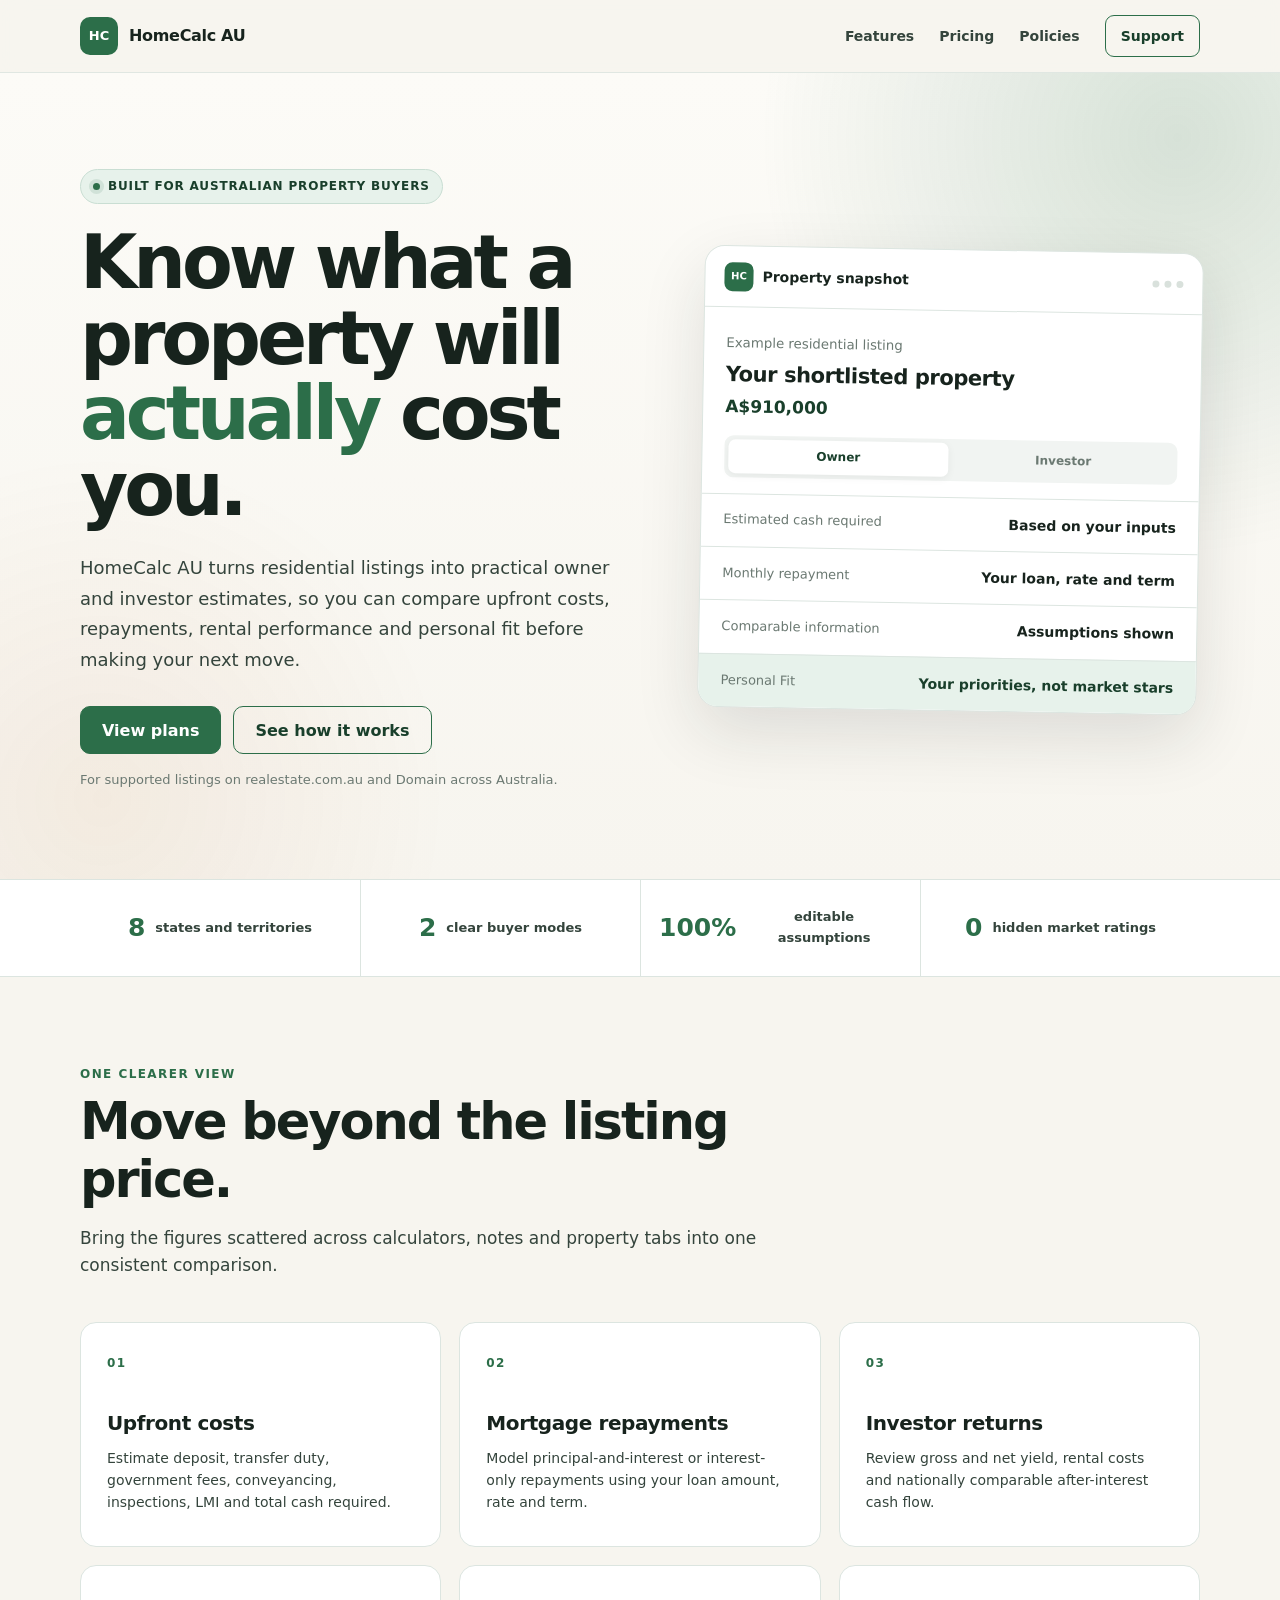
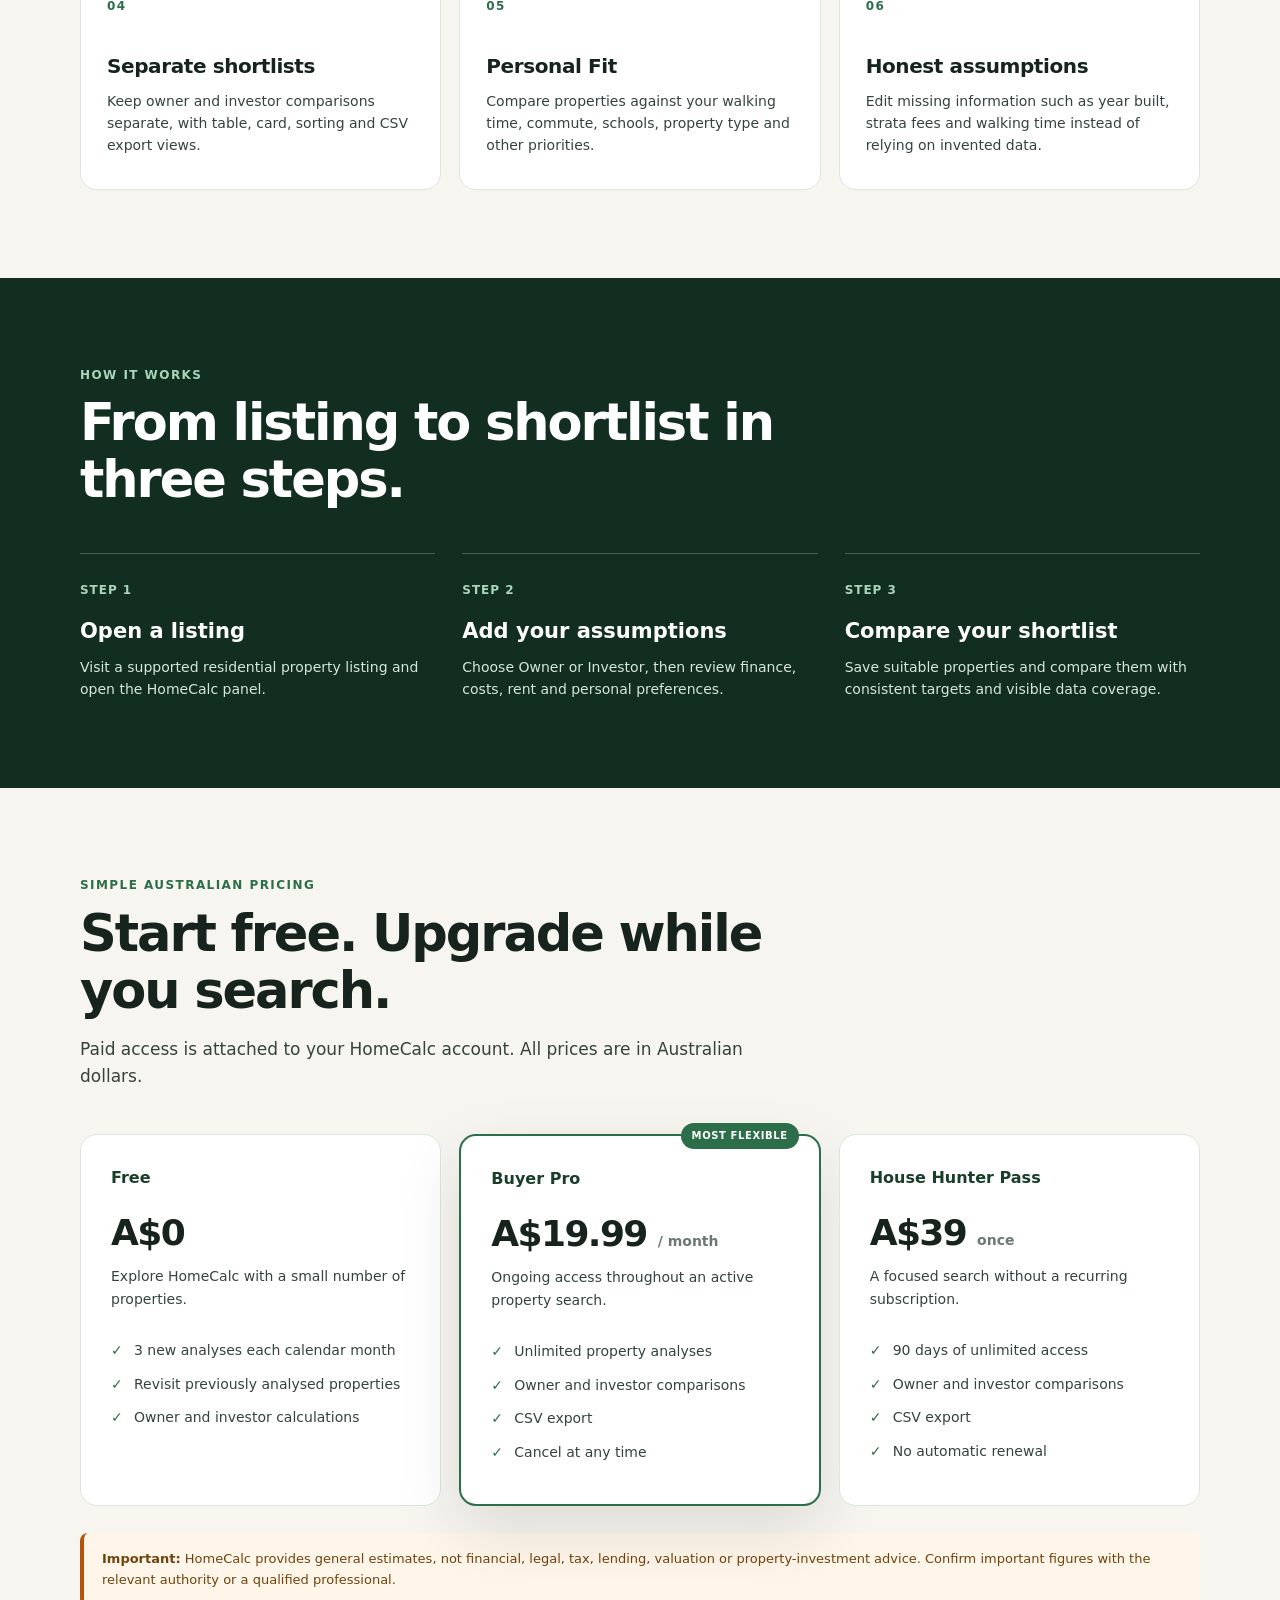
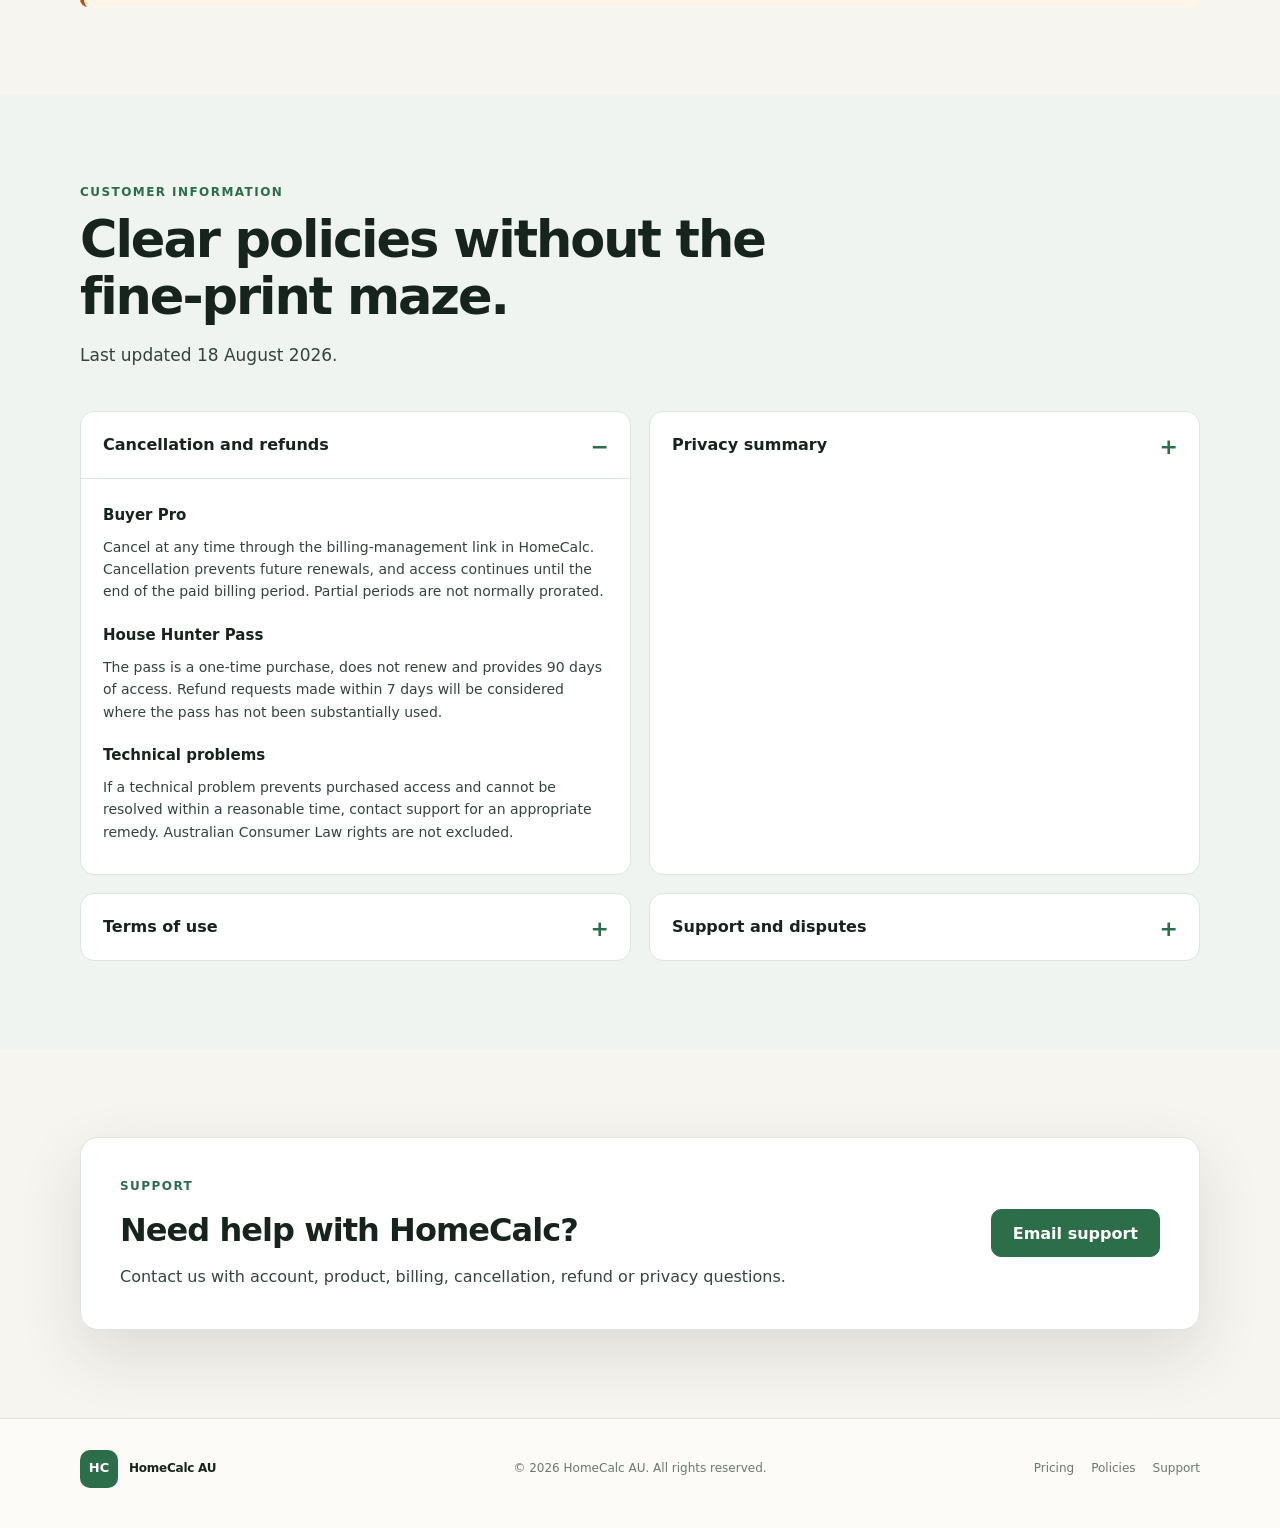
==== index.html @ c2f80231 "Add files via upload" ====
<!doctype html>
<html lang="en-AU">
<head>
  <meta charset="utf-8">
  <meta name="viewport" content="width=device-width, initial-scale=1">
  <meta name="description" content="HomeCalc AU helps Australian property buyers compare the real costs, repayments, rental returns and personal fit of residential properties.">
  <meta name="theme-color" content="#2c6e49">
  <title>HomeCalc AU | Property costs made clearer</title>
  <link rel="stylesheet" href="styles.css">
</head>
<body>
  <header class="topbar">
    <div class="shell nav">
      <a class="brand" href="#top" aria-label="HomeCalc AU home">
        <span class="brand-mark">HC</span>
        <span>HomeCalc AU</span>
      </a>
      <nav class="nav-links" aria-label="Main navigation">
        <a href="#features">Features</a>
        <a href="#pricing">Pricing</a>
        <a href="#policies">Policies</a>
        <a class="nav-cta" href="#support">Support</a>
      </nav>
    </div>
  </header>

  <main id="top">
    <section class="hero">
      <div class="shell hero-grid">
        <div class="hero-copy">
          <p class="pill"><span></span> Built for Australian property buyers</p>
          <h1>Know what a property will <em>actually</em> cost you.</h1>
          <p class="hero-lead">HomeCalc AU turns residential listings into practical owner and investor estimates, so you can compare upfront costs, repayments, rental performance and personal fit before making your next move.</p>
          <div class="hero-actions">
            <a class="button primary" href="#pricing">View plans</a>
            <a class="button secondary" href="#how">See how it works</a>
          </div>
          <p class="quiet">For supported listings on realestate.com.au and Domain across Australia.</p>
        </div>

        <div class="app-window" aria-label="Illustrative HomeCalc property analysis">
          <div class="window-bar">
            <div class="mini-brand"><span>HC</span> Property snapshot</div>
            <div class="window-dots"><i></i><i></i><i></i></div>
          </div>
          <div class="listing">
            <small>Example residential listing</small>
            <h2>Your shortlisted property</h2>
            <strong>A$910,000</strong>
          </div>
          <div class="mode-tabs"><span class="active">Owner</span><span>Investor</span></div>
          <div class="metric"><span>Estimated cash required</span><b>Based on your inputs</b></div>
          <div class="metric"><span>Monthly repayment</span><b>Your loan, rate and term</b></div>
          <div class="metric"><span>Comparable information</span><b>Assumptions shown</b></div>
          <div class="metric result"><span>Personal Fit</span><b>Your priorities, not market stars</b></div>
        </div>
      </div>
    </section>

    <div class="proof">
      <div class="shell proof-grid">
        <div><strong>8</strong><span>states and territories</span></div>
        <div><strong>2</strong><span>clear buyer modes</span></div>
        <div><strong>100%</strong><span>editable assumptions</span></div>
        <div><strong>0</strong><span>hidden market ratings</span></div>
      </div>
    </div>

    <section id="features" class="section">
      <div class="shell">
        <p class="eyebrow">One clearer view</p>
        <h2 class="section-title">Move beyond the listing price.</h2>
        <p class="section-intro">Bring the figures scattered across calculators, notes and property tabs into one consistent comparison.</p>

        <div class="feature-grid">
          <article class="feature-card"><span>01</span><h3>Upfront costs</h3><p>Estimate deposit, transfer duty, government fees, conveyancing, inspections, LMI and total cash required.</p></article>
          <article class="feature-card"><span>02</span><h3>Mortgage repayments</h3><p>Model principal-and-interest or interest-only repayments using your loan amount, rate and term.</p></article>
          <article class="feature-card"><span>03</span><h3>Investor returns</h3><p>Review gross and net yield, rental costs and nationally comparable after-interest cash flow.</p></article>
          <article class="feature-card"><span>04</span><h3>Separate shortlists</h3><p>Keep owner and investor comparisons separate, with table, card, sorting and CSV export views.</p></article>
          <article class="feature-card"><span>05</span><h3>Personal Fit</h3><p>Compare properties against your walking time, commute, schools, property type and other priorities.</p></article>
          <article class="feature-card"><span>06</span><h3>Honest assumptions</h3><p>Edit missing information such as year built, strata fees and walking time instead of relying on invented data.</p></article>
        </div>
      </div>
    </section>

    <section id="how" class="section dark-section">
      <div class="shell">
        <p class="eyebrow light">How it works</p>
        <h2 class="section-title">From listing to shortlist in three steps.</h2>
        <div class="steps">
          <article><span>Step 1</span><h3>Open a listing</h3><p>Visit a supported residential property listing and open the HomeCalc panel.</p></article>
          <article><span>Step 2</span><h3>Add your assumptions</h3><p>Choose Owner or Investor, then review finance, costs, rent and personal preferences.</p></article>
          <article><span>Step 3</span><h3>Compare your shortlist</h3><p>Save suitable properties and compare them with consistent targets and visible data coverage.</p></article>
        </div>
      </div>
    </section>

    <section id="pricing" class="section">
      <div class="shell">
        <p class="eyebrow">Simple Australian pricing</p>
        <h2 class="section-title">Start free. Upgrade while you search.</h2>
        <p class="section-intro">Paid access is attached to your HomeCalc account. All prices are in Australian dollars.</p>

        <div class="pricing-grid">
          <article class="price-card">
            <p class="plan">Free</p>
            <p class="price">A$0</p>
            <p class="plan-copy">Explore HomeCalc with a small number of properties.</p>
            <ul><li>3 new analyses each calendar month</li><li>Revisit previously analysed properties</li><li>Owner and investor calculations</li></ul>
          </article>

          <article class="price-card featured">
            <span class="popular">Most flexible</span>
            <p class="plan">Buyer Pro</p>
            <p class="price">A$19.99 <small>/ month</small></p>
            <p class="plan-copy">Ongoing access throughout an active property search.</p>
            <ul><li>Unlimited property analyses</li><li>Owner and investor comparisons</li><li>CSV export</li><li>Cancel at any time</li></ul>
          </article>

          <article class="price-card">
            <p class="plan">House Hunter Pass</p>
            <p class="price">A$39 <small>once</small></p>
            <p class="plan-copy">A focused search without a recurring subscription.</p>
            <ul><li>90 days of unlimited access</li><li>Owner and investor comparisons</li><li>CSV export</li><li>No automatic renewal</li></ul>
          </article>
        </div>

        <div class="disclaimer"><b>Important:</b> HomeCalc provides general estimates, not financial, legal, tax, lending, valuation or property-investment advice. Confirm important figures with the relevant authority or a qualified professional.</div>
      </div>
    </section>

    <section id="policies" class="section policy-section">
      <div class="shell">
        <p class="eyebrow">Customer information</p>
        <h2 class="section-title">Clear policies without the fine-print maze.</h2>
        <p class="section-intro">Last updated 18 August 2026.</p>

        <div class="policy-grid">
          <details open>
            <summary>Cancellation and refunds</summary>
            <div class="policy-copy">
              <h3>Buyer Pro</h3>
              <p>Cancel at any time through the billing-management link in HomeCalc. Cancellation prevents future renewals, and access continues until the end of the paid billing period. Partial periods are not normally prorated.</p>
              <h3>House Hunter Pass</h3>
              <p>The pass is a one-time purchase, does not renew and provides 90 days of access. Refund requests made within 7 days will be considered where the pass has not been substantially used.</p>
              <h3>Technical problems</h3>
              <p>If a technical problem prevents purchased access and cannot be resolved within a reasonable time, contact support for an appropriate remedy. Australian Consumer Law rights are not excluded.</p>
            </div>
          </details>

          <details>
            <summary>Privacy summary</summary>
            <div class="policy-copy">
              <p>HomeCalc stores listing analyses, user inputs, preferences, notes and shortlist information to provide its features. Much of this information remains on your device.</p>
              <p>When signed in, account information, plan status, usage counts and synced shortlist information may be stored securely by our service providers. Payment details are processed by Stripe; HomeCalc does not receive or store complete card numbers.</p>
              <p>HomeCalc does not sell personal information or collect a general history of websites visited. Local data can be exported or removed through the extension settings.</p>
            </div>
          </details>

          <details>
            <summary>Terms of use</summary>
            <div class="policy-copy">
              <p>HomeCalc is a decision-support tool for adults considering Australian residential property. Calculations depend on listing information, user inputs, assumptions and rate tables that may be incomplete, approximate or change over time.</p>
              <p>Results are not valuations, lending approvals, forecasts or professional advice. Users remain responsible for independently checking figures and making their own decisions.</p>
              <p>We aim to keep HomeCalc available and accurate but cannot promise uninterrupted service or complete information on every listing.</p>
            </div>
          </details>

          <details>
            <summary>Support and disputes</summary>
            <div class="policy-copy">
              <p>For account access, billing, cancellation, refund or privacy questions, email us using the support address below. Include the email associated with your account, but never send a password or complete payment-card details.</p>
              <p>We will work in good faith to investigate and resolve billing concerns as soon as reasonably practicable.</p>
            </div>
          </details>
        </div>
      </div>
    </section>

    <section id="support" class="section support-section">
      <div class="shell support-card">
        <div><p class="eyebrow">Support</p><h2>Need help with HomeCalc?</h2><p>Contact us with account, product, billing, cancellation, refund or privacy questions.</p></div>
        <a class="button primary" href="mailto:hir9876@gmail.com">Email support</a>
      </div>
    </section>
  </main>

  <footer>
    <div class="shell footer-row">
      <div class="brand"><span class="brand-mark">HC</span><span>HomeCalc AU</span></div>
      <p>© 2026 HomeCalc AU. All rights reserved.</p>
      <nav aria-label="Footer navigation"><a href="#pricing">Pricing</a><a href="#policies">Policies</a><a href="#support">Support</a></nav>
    </div>
  </footer>
</body>
</html>
---- styles.css ----
:root {
  --green: #2c6e49;
  --green-dark: #193f2b;
  --green-deep: #112e20;
  --green-soft: #e7f2eb;
  --cream: #f7f5ef;
  --white: #fff;
  --ink: #17231d;
  --text: #34443c;
  --muted: #6b7972;
  --line: #dce5e0;
  --amber: #b45309;
  --shadow: 0 24px 65px rgba(23, 35, 29, .12);
}

* { box-sizing: border-box; }
html { scroll-behavior: smooth; }
body {
  margin: 0;
  background: var(--cream);
  color: var(--ink);
  font-family: Inter, ui-sans-serif, system-ui, -apple-system, BlinkMacSystemFont, "Segoe UI", sans-serif;
  line-height: 1.6;
}

a { color: inherit; }
.shell { width: min(1120px, calc(100% - 40px)); margin-inline: auto; }

.topbar {
  position: sticky;
  top: 0;
  z-index: 20;
  border-bottom: 1px solid rgba(220, 229, 224, .86);
  background: rgba(247, 245, 239, .9);
  backdrop-filter: blur(14px);
}

.nav { min-height: 72px; display: flex; align-items: center; justify-content: space-between; gap: 24px; }
.brand { display: inline-flex; align-items: center; gap: 11px; color: var(--ink); font-weight: 850; letter-spacing: -.02em; text-decoration: none; }
.brand-mark { display: grid; width: 38px; height: 38px; place-items: center; border-radius: 10px; background: var(--green); color: white; font-size: 13px; letter-spacing: 0; }
.nav-links { display: flex; align-items: center; gap: 25px; }
.nav-links a { color: var(--text); font-size: 14px; font-weight: 700; text-decoration: none; }
.nav-links a:hover { color: var(--green); }
.nav-links .nav-cta { padding: 9px 15px; border: 1px solid var(--green); border-radius: 9px; color: var(--green-dark); }

.hero {
  overflow: hidden;
  padding: 96px 0 88px;
  background:
    radial-gradient(circle at 92% 8%, rgba(44, 110, 73, .18), transparent 30%),
    radial-gradient(circle at 8% 90%, rgba(180, 83, 9, .07), transparent 25%),
    linear-gradient(180deg, #fcfbf7 0%, var(--cream) 100%);
}
.hero-grid { display: grid; grid-template-columns: 1.05fr .95fr; align-items: center; gap: 70px; }
.pill { display: inline-flex; align-items: center; gap: 8px; margin: 0 0 21px; padding: 7px 12px; border: 1px solid #c9ded3; border-radius: 999px; background: var(--green-soft); color: var(--green-dark); font-size: 12px; font-weight: 850; letter-spacing: .07em; text-transform: uppercase; }
.pill span { width: 7px; height: 7px; border-radius: 50%; background: var(--green); box-shadow: 0 0 0 4px rgba(44, 110, 73, .12); }
h1 { max-width: 700px; margin: 0; font-size: clamp(45px, 6vw, 74px); line-height: 1.02; letter-spacing: -.055em; }
h1 em { color: var(--green); font-style: normal; }
.hero-lead { max-width: 660px; margin: 26px 0 31px; color: var(--text); font-size: 18px; line-height: 1.7; }
.hero-actions { display: flex; flex-wrap: wrap; gap: 12px; }
.button { display: inline-flex; min-height: 48px; align-items: center; justify-content: center; padding: 0 21px; border: 1px solid var(--green); border-radius: 10px; font-weight: 800; text-decoration: none; transition: transform .16s ease, background .16s ease; }
.button:hover { transform: translateY(-2px); }
.button.primary { background: var(--green); color: white; }
.button.primary:hover { background: var(--green-dark); }
.button.secondary { color: var(--green-dark); }
.button.secondary:hover { background: var(--green-soft); }
.quiet { margin: 16px 0 0; color: var(--muted); font-size: 13px; }

.app-window { border: 1px solid var(--line); border-radius: 20px; background: white; box-shadow: var(--shadow); overflow: hidden; transform: rotate(1deg); }
.window-bar { display: flex; min-height: 61px; align-items: center; justify-content: space-between; padding: 0 19px; border-bottom: 1px solid var(--line); }
.mini-brand { display: flex; align-items: center; gap: 9px; font-size: 14px; font-weight: 850; }
.mini-brand span { display: grid; width: 29px; height: 29px; place-items: center; border-radius: 8px; background: var(--green); color: white; font-size: 10px; }
.window-dots { display: flex; gap: 5px; }
.window-dots i { width: 7px; height: 7px; border-radius: 50%; background: #d9e1dc; }
.listing { padding: 22px 22px 15px; }
.listing small { color: var(--muted); }
.listing h2 { margin: 3px 0 2px; font-size: 21px; letter-spacing: -.02em; }
.listing strong { color: var(--green-dark); font-size: 17px; }
.mode-tabs { display: flex; gap: 5px; margin: 0 22px 16px; padding: 4px; border-radius: 9px; background: #f1f4f2; }
.mode-tabs span { flex: 1; padding: 7px; border-radius: 7px; color: var(--muted); text-align: center; font-size: 12px; font-weight: 750; }
.mode-tabs .active { background: white; color: var(--green-dark); box-shadow: 0 2px 8px rgba(0,0,0,.06); }
.metric { display: flex; align-items: center; justify-content: space-between; gap: 18px; padding: 15px 22px; border-top: 1px solid var(--line); }
.metric span { color: var(--muted); font-size: 13px; }
.metric b { text-align: right; font-size: 14px; }
.metric.result { background: var(--green-soft); }
.metric.result b { color: var(--green-dark); }

.proof { border-block: 1px solid var(--line); background: white; }
.proof-grid { display: grid; grid-template-columns: repeat(4, 1fr); }
.proof-grid div { display: flex; min-height: 96px; align-items: center; justify-content: center; gap: 10px; padding: 18px; text-align: center; }
.proof-grid div + div { border-left: 1px solid var(--line); }
.proof-grid strong { color: var(--green); font-size: 25px; }
.proof-grid span { color: var(--text); font-size: 13px; font-weight: 700; }

.section { padding: 88px 0; }
.eyebrow { margin: 0 0 9px; color: var(--green); font-size: 12px; font-weight: 900; letter-spacing: .12em; text-transform: uppercase; }
.eyebrow.light { color: #a9d5bb; }
.section-title { max-width: 780px; margin: 0; font-size: clamp(35px, 4.6vw, 51px); line-height: 1.12; letter-spacing: -.04em; }
.section-intro { max-width: 730px; margin: 17px 0 0; color: var(--text); font-size: 17px; }

.feature-grid { display: grid; grid-template-columns: repeat(3, 1fr); gap: 18px; margin-top: 43px; }
.feature-card { min-height: 225px; padding: 26px; border: 1px solid var(--line); border-radius: 16px; background: white; transition: transform .18s ease, box-shadow .18s ease; }
.feature-card:hover { transform: translateY(-4px); box-shadow: 0 16px 38px rgba(23,35,29,.08); }
.feature-card > span { color: var(--green); font-size: 12px; font-weight: 900; letter-spacing: .12em; }
.feature-card h3 { margin: 32px 0 8px; font-size: 20px; letter-spacing: -.02em; }
.feature-card p { margin: 0; color: var(--text); font-size: 14px; }

.dark-section { background: var(--green-deep); color: white; }
.steps { display: grid; grid-template-columns: repeat(3, 1fr); gap: 27px; margin-top: 45px; }
.steps article { padding-top: 22px; border-top: 1px solid rgba(255,255,255,.23); }
.steps span { color: #a9d5bb; font-size: 12px; font-weight: 850; letter-spacing: .08em; text-transform: uppercase; }
.steps h3 { margin: 13px 0 7px; font-size: 21px; }
.steps p { margin: 0; color: #d7e6dd; font-size: 14px; }

.pricing-grid { display: grid; grid-template-columns: repeat(3, 1fr); gap: 18px; margin-top: 44px; align-items: stretch; }
.price-card { position: relative; padding: 30px; border: 1px solid var(--line); border-radius: 17px; background: white; }
.price-card.featured { border: 2px solid var(--green); box-shadow: var(--shadow); }
.popular { position: absolute; top: -13px; right: 20px; padding: 5px 11px; border-radius: 999px; background: var(--green); color: white; font-size: 10px; font-weight: 900; letter-spacing: .06em; text-transform: uppercase; }
.plan { margin: 0; color: var(--green-dark); font-weight: 900; }
.price { margin: 13px 0 4px; font-size: 36px; font-weight: 900; letter-spacing: -.045em; }
.price small { color: var(--muted); font-size: 14px; font-weight: 650; letter-spacing: 0; }
.plan-copy { min-height: 51px; margin: 0; color: var(--text); font-size: 14px; }
.price-card ul { margin: 23px 0 0; padding: 0; list-style: none; }
.price-card li { position: relative; margin: 11px 0; padding-left: 23px; color: var(--text); font-size: 14px; }
.price-card li::before { position: absolute; left: 0; color: var(--green); content: "✓"; font-weight: 900; }
.disclaimer { margin-top: 27px; padding: 16px 18px; border-left: 4px solid var(--amber); border-radius: 8px; background: #fff6e9; color: #70420d; font-size: 13px; }

.policy-section { background: #eff4f1; }
.policy-grid { display: grid; grid-template-columns: 1fr 1fr; gap: 18px; margin-top: 42px; }
details { border: 1px solid var(--line); border-radius: 14px; background: white; overflow: hidden; }
summary { position: relative; padding: 20px 54px 20px 22px; cursor: pointer; font-weight: 850; list-style: none; }
summary::-webkit-details-marker { display: none; }
summary::after { position: absolute; top: 17px; right: 21px; color: var(--green); content: "+"; font-size: 22px; }
details[open] summary { border-bottom: 1px solid var(--line); }
details[open] summary::after { content: "−"; }
.policy-copy { padding: 4px 22px 22px; color: var(--text); font-size: 14px; }
.policy-copy h3 { margin: 20px 0 5px; color: var(--ink); font-size: 15px; }
.policy-copy p { margin: 9px 0; }

.support-card { display: flex; align-items: center; justify-content: space-between; gap: 30px; padding: 39px; border: 1px solid var(--line); border-radius: 18px; background: white; box-shadow: var(--shadow); }
.support-card h2 { margin: 0; font-size: 32px; letter-spacing: -.03em; }
.support-card p:last-child { margin: 8px 0 0; color: var(--text); }

footer { padding: 31px 0 40px; border-top: 1px solid var(--line); background: #fcfbf7; }
.footer-row { display: grid; grid-template-columns: 1fr auto 1fr; align-items: center; gap: 24px; color: var(--muted); font-size: 12px; }
.footer-row p { margin: 0; text-align: center; }
.footer-row nav { display: flex; justify-content: flex-end; gap: 17px; }
.footer-row nav a { text-decoration: none; }

@media (max-width: 900px) {
  .hero-grid { grid-template-columns: 1fr; gap: 48px; }
  .app-window { transform: none; }
  .feature-grid, .pricing-grid, .steps { grid-template-columns: 1fr; }
  .feature-card { min-height: 0; }
  .proof-grid { grid-template-columns: 1fr 1fr; }
  .proof-grid div:nth-child(3) { border-left: 0; border-top: 1px solid var(--line); }
  .proof-grid div:nth-child(4) { border-top: 1px solid var(--line); }
  .policy-grid { grid-template-columns: 1fr; }
}

@media (max-width: 650px) {
  .shell { width: min(100% - 28px, 1120px); }
  .nav-links a:not(.nav-cta) { display: none; }
  .hero { padding: 66px 0; }
  .section { padding: 68px 0; }
  .hero-actions .button { width: 100%; }
  .proof-grid { grid-template-columns: 1fr; }
  .proof-grid div + div { border-top: 1px solid var(--line); border-left: 0; }
  .metric { align-items: flex-start; flex-direction: column; gap: 3px; }
  .metric b { text-align: left; }
  .support-card { align-items: flex-start; flex-direction: column; padding: 28px; }
  .footer-row { grid-template-columns: 1fr; justify-items: center; }
  .footer-row nav { justify-content: center; }
}

@media (prefers-reduced-motion: reduce) {
  html { scroll-behavior: auto; }
  *, *::before, *::after { transition: none !important; }
}
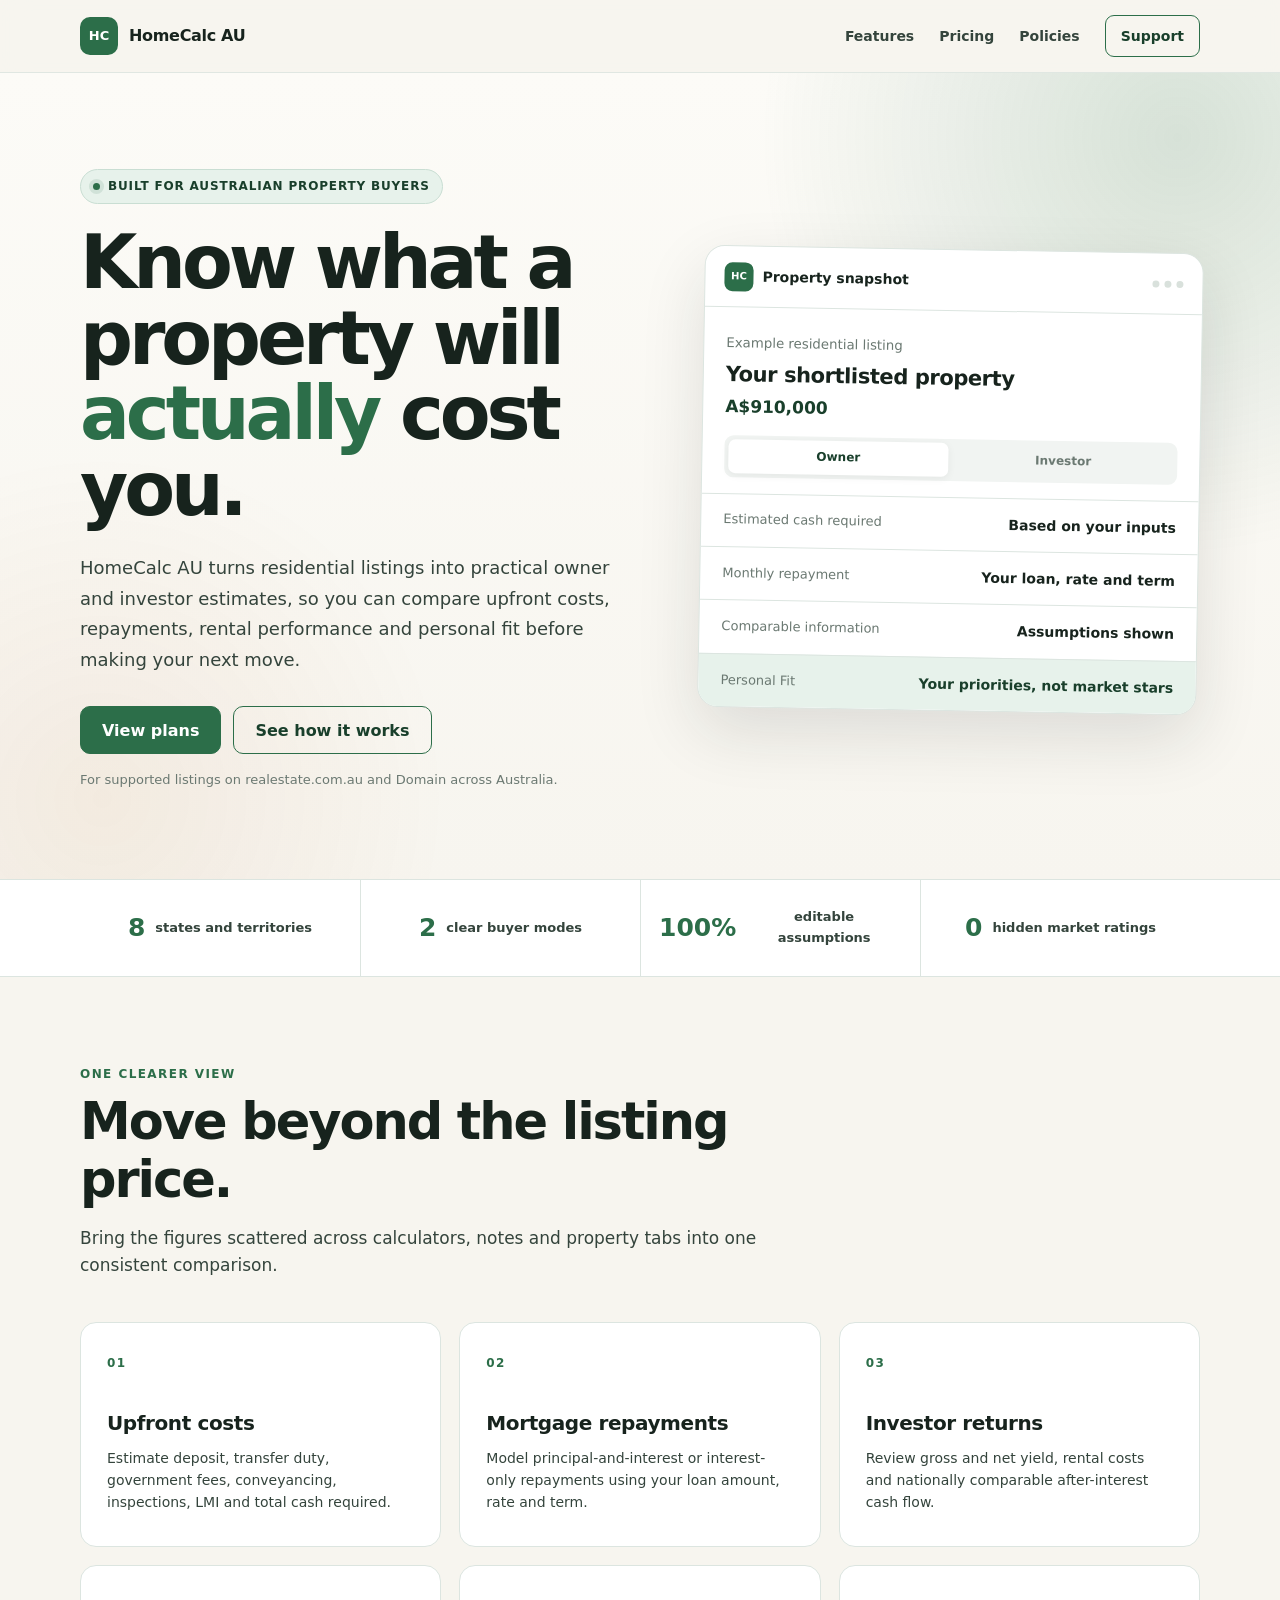
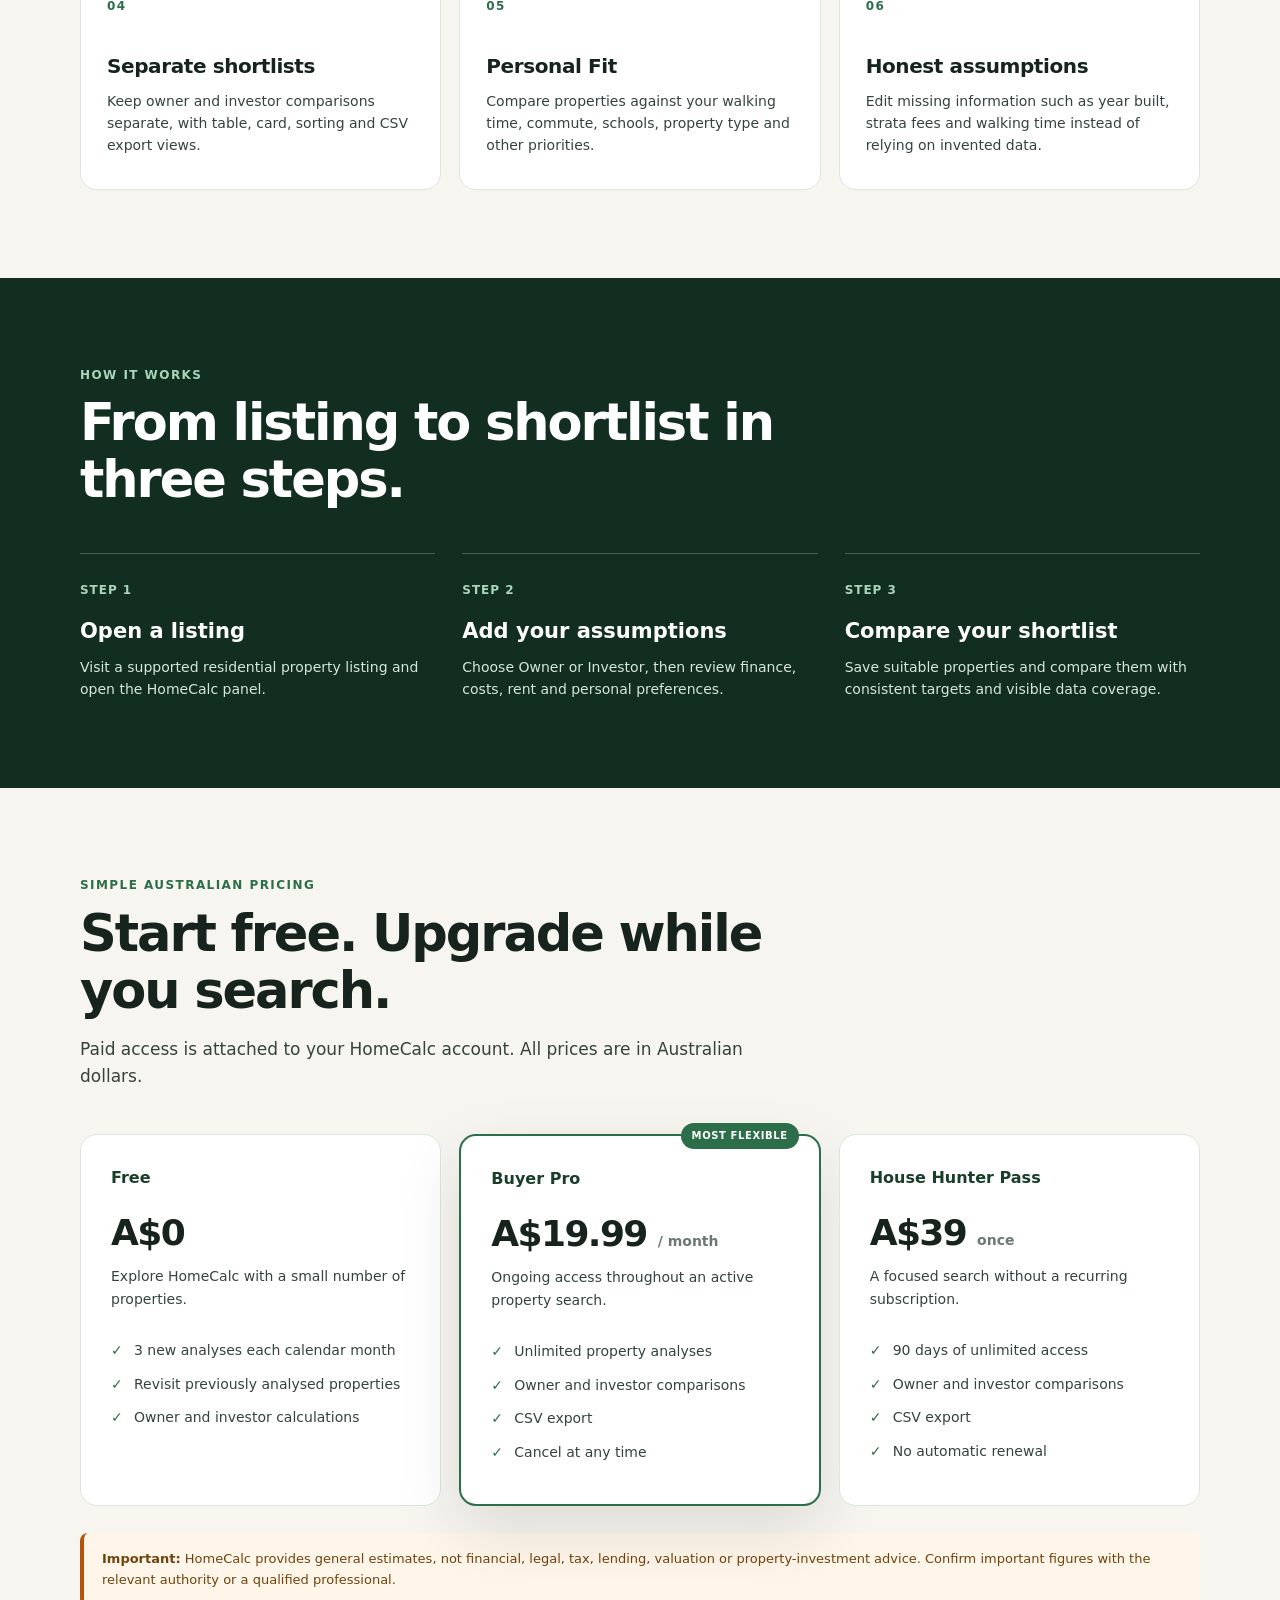
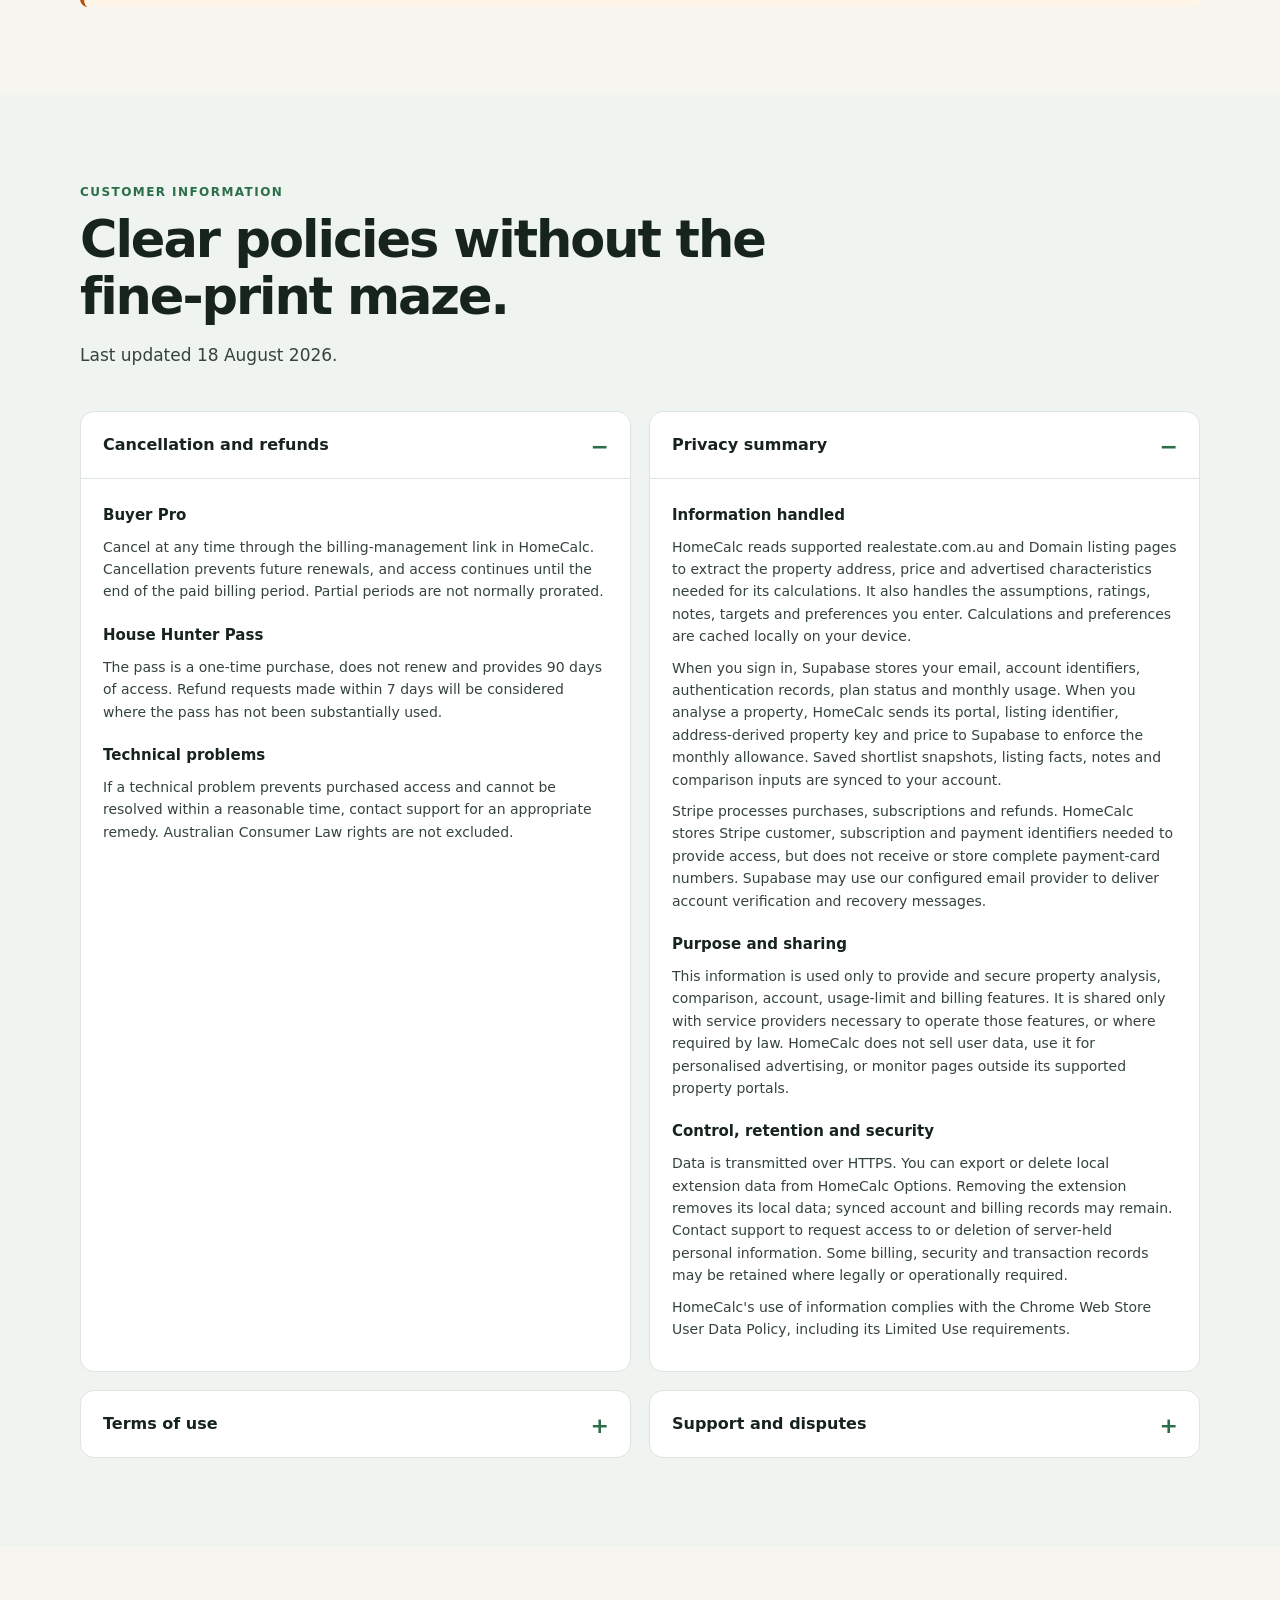
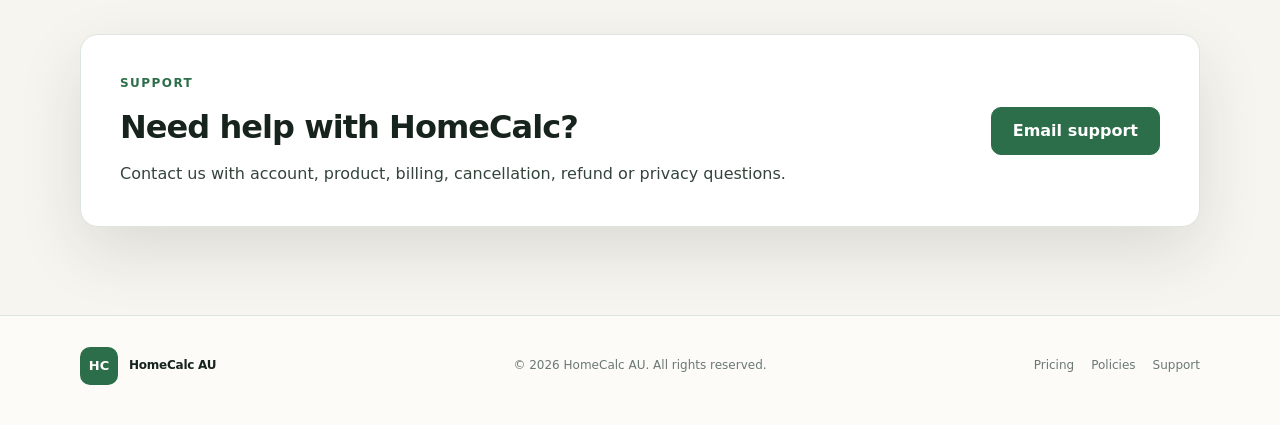
==== commit 0bda3b70: "Add files via upload" ====
--- a/index.html
+++ b/index.html
@@ -24,6 +24,17 @@
     </div>
   </header>
 
+  <section class="checkout-notice" data-checkout-notice hidden aria-live="polite">
+    <div class="shell checkout-notice-inner">
+      <span class="checkout-notice-mark" aria-hidden="true">HC</span>
+      <div>
+        <strong data-checkout-title>Payment update</strong>
+        <p data-checkout-message></p>
+      </div>
+      <button type="button" data-checkout-dismiss aria-label="Dismiss this message">Dismiss</button>
+    </div>
+  </section>
+
   <main id="top">
     <section class="hero">
       <div class="shell hero-grid">
@@ -148,12 +159,18 @@
             </div>
           </details>
 
-          <details>
+          <details id="privacy" open>
             <summary>Privacy summary</summary>
             <div class="policy-copy">
-              <p>HomeCalc stores listing analyses, user inputs, preferences, notes and shortlist information to provide its features. Much of this information remains on your device.</p>
-              <p>When signed in, account information, plan status, usage counts and synced shortlist information may be stored securely by our service providers. Payment details are processed by Stripe; HomeCalc does not receive or store complete card numbers.</p>
-              <p>HomeCalc does not sell personal information or collect a general history of websites visited. Local data can be exported or removed through the extension settings.</p>
+              <h3>Information handled</h3>
+              <p>HomeCalc reads supported realestate.com.au and Domain listing pages to extract the property address, price and advertised characteristics needed for its calculations. It also handles the assumptions, ratings, notes, targets and preferences you enter. Calculations and preferences are cached locally on your device.</p>
+              <p>When you sign in, Supabase stores your email, account identifiers, authentication records, plan status and monthly usage. When you analyse a property, HomeCalc sends its portal, listing identifier, address-derived property key and price to Supabase to enforce the monthly allowance. Saved shortlist snapshots, listing facts, notes and comparison inputs are synced to your account.</p>
+              <p>Stripe processes purchases, subscriptions and refunds. HomeCalc stores Stripe customer, subscription and payment identifiers needed to provide access, but does not receive or store complete payment-card numbers. Supabase may use our configured email provider to deliver account verification and recovery messages.</p>
+              <h3>Purpose and sharing</h3>
+              <p>This information is used only to provide and secure property analysis, comparison, account, usage-limit and billing features. It is shared only with service providers necessary to operate those features, or where required by law. HomeCalc does not sell user data, use it for personalised advertising, or monitor pages outside its supported property portals.</p>
+              <h3>Control, retention and security</h3>
+              <p>Data is transmitted over HTTPS. You can export or delete local extension data from HomeCalc Options. Removing the extension removes its local data; synced account and billing records may remain. Contact support to request access to or deletion of server-held personal information. Some billing, security and transaction records may be retained where legally or operationally required.</p>
+              <p>HomeCalc's use of information complies with the Chrome Web Store User Data Policy, including its Limited Use requirements.</p>
             </div>
           </details>
 
@@ -192,5 +209,36 @@
       <nav aria-label="Footer navigation"><a href="#pricing">Pricing</a><a href="#policies">Policies</a><a href="#support">Support</a></nav>
     </div>
   </footer>
+  <script>
+    (() => {
+      const state = new URLSearchParams(window.location.search).get('homecalc_checkout');
+      const messages = {
+        success: {
+          title: 'Payment received',
+          message: 'HomeCalc is updating your access now. You can close this tab and return to the extension; it may take a few seconds.',
+        },
+        cancel: {
+          title: 'Checkout cancelled',
+          message: 'No payment was completed. You can close this tab and return to HomeCalc whenever you are ready.',
+        },
+        portal: {
+          title: 'Billing updated',
+          message: 'Your billing changes have been saved. You can close this tab and return to the extension.',
+        },
+      };
+      const copy = messages[state];
+      const notice = document.querySelector('[data-checkout-notice]');
+      if (!copy || !notice) return;
+
+      notice.querySelector('[data-checkout-title]').textContent = copy.title;
+      notice.querySelector('[data-checkout-message]').textContent = copy.message;
+      notice.hidden = false;
+      notice.querySelector('[data-checkout-dismiss]').addEventListener('click', () => {
+        notice.hidden = true;
+        const cleanUrl = `${window.location.pathname}${window.location.hash}`;
+        window.history.replaceState({}, '', cleanUrl);
+      });
+    })();
+  </script>
 </body>
 </html>
